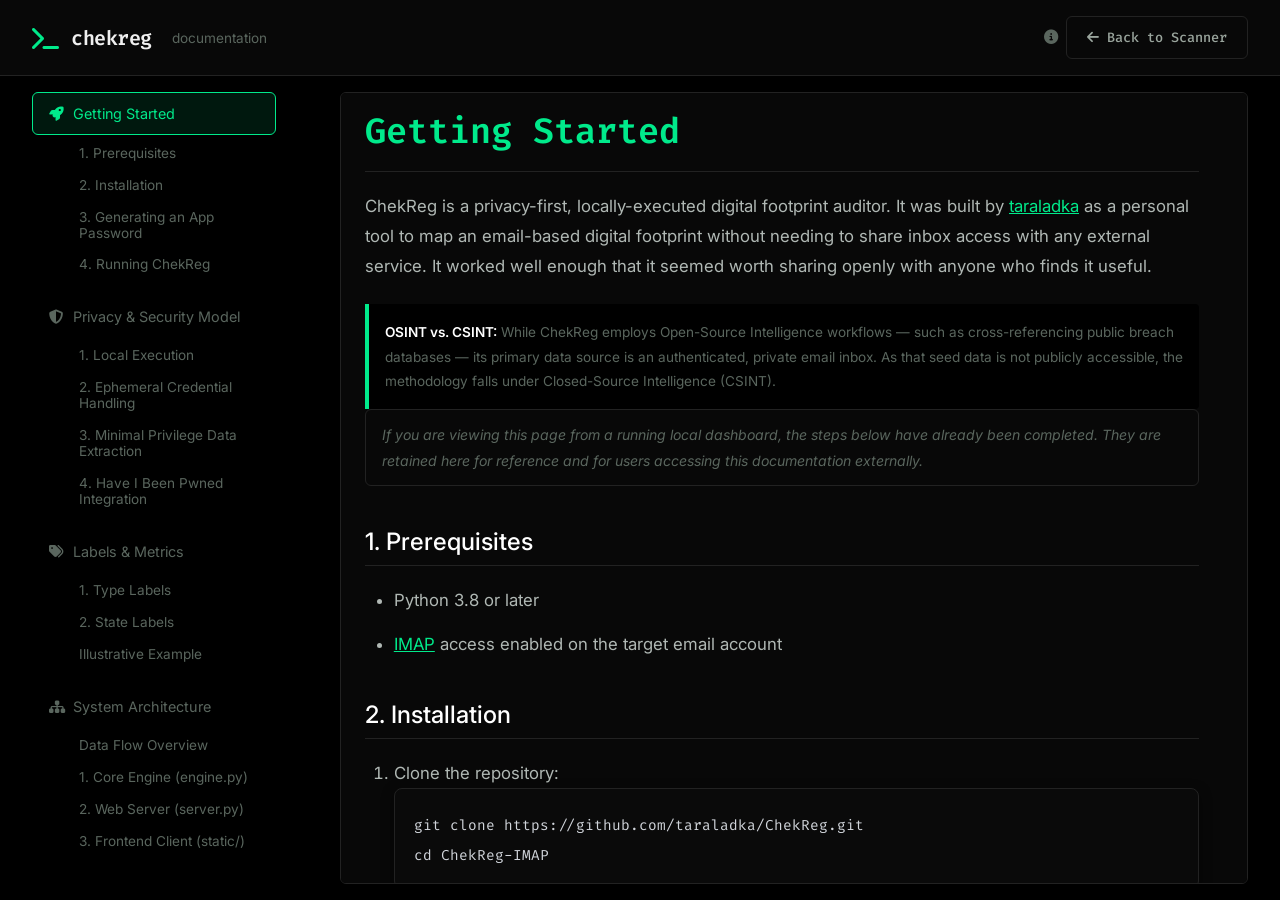
==== static/docs.html @ 52684dcf "Initial commit: ChekReg Zero-Trust Digital Footprint Mapper" ====
<!DOCTYPE html>
<html lang="en">
<head>
    <meta charset="UTF-8">
    <meta name="viewport" content="width=device-width, initial-scale=1.0">
    <title>ChekReg — Official Documentation</title>
    <meta name="description" content="Documentation for the ChekReg Zero-Trust footprint mapper.">
    <link rel="stylesheet" href="style.css">
    <link href="https://fonts.googleapis.com/css2?family=Fira+Code:wght@400;500;600&family=Inter:wght@400;500;600&display=swap" rel="stylesheet">
    <link href="https://cdnjs.cloudflare.com/ajax/libs/font-awesome/6.5.0/css/all.min.css" rel="stylesheet">
    <style>
        .docs-container {
            max-width: 1400px;
            width: 100%;
            height: 100%;
            margin: 0 auto;
            display: flex;
            gap: 3rem;
            align-items: stretch;
            overflow: hidden;
        }
        
        .docs-sidebar {
            flex: 0 0 260px;
            height: 100%;
            overflow-y: auto;
            display: flex;
            flex-direction: column;
            gap: 0.5rem;
            padding-right: 1rem;
            scrollbar-width: none; /* Firefox */
            -ms-overflow-style: none;  /* Internet Explorer 10+ */
        }
        
        .docs-sidebar::-webkit-scrollbar { display: none; /* Safari and Chrome */ }
        
        .docs-nav-link {
            padding: 0.75rem 1rem;
            color: var(--text-muted);
            text-decoration: none;
            border-radius: 6px;
            font-size: 0.9rem;
            transition: all 0.2s;
            border: 1px solid transparent;
        }
        
        .docs-nav-link:hover {
            background: var(--bg-elevated);
            color: var(--text);
            border-color: var(--border-light);
        }
        
        .docs-nav-link.active {
            background: var(--green-soft);
            color: var(--green);
            border-color: var(--green);
        }
        
        .docs-content {
            flex: 1;
            height: 100%;
            overflow-y: auto;
            padding: 0 3rem 6rem 1.5rem; /* Extra padding for breathing room */
            font-size: 1.05rem; /* Increased base font size */
            line-height: 1.8; /* Looser line height for readability */
            color: #b0b8b4; /* Slightly brighter, softer gray */
            scrollbar-width: none; /* Firefox */
            -ms-overflow-style: none;  /* Internet Explorer 10+ */
        }
        
        .docs-content::-webkit-scrollbar { display: none; /* Safari and Chrome */ }
        
        .docs-content h1, .docs-content h2, .docs-content h3 {
            color: var(--text);
            margin-top: 2.5rem;
            margin-bottom: 1.2rem;
            line-height: 1.3;
        }
        
        .docs-content h1 {
            color: var(--green);
            font-family: var(--font-mono);
            font-size: 2.2rem; /* Larger section titles */
            margin-top: 1rem;
            border-bottom: 1px solid var(--border-light);
            padding-bottom: 1rem;
            font-weight: 600;
        }

        .docs-content h2 {
            font-size: 1.5rem; /* Larger sub-headings */
            border-bottom: 1px solid var(--border-light);
            padding-bottom: 0.5rem;
            font-weight: 500;
            color: #ffffff;
        }

        .docs-content p {
            margin-bottom: 1.4rem;
        }

        .docs-content ul, .docs-content ol {
            margin-bottom: 1.4rem;
            padding-left: 1.8rem;
        }

        .docs-content li {
            margin-bottom: 0.8rem;
        }

        .docs-content code {
            background: #151515;
            padding: 0.2rem 0.4rem;
            border-radius: 4px;
            font-family: var(--font-mono);
            font-size: 0.9rem;
            border: 1px solid #222;
            color: var(--green); /* Green highlight for inline code */
        }

        .docs-content pre {
            background: #0a0a0a;
            padding: 1.2rem;
            border-radius: 8px;
            overflow-x: auto;
            border: 1px solid var(--border-light);
            margin-bottom: 1.8rem;
            box-shadow: 0 4px 12px rgba(0,0,0,0.5); /* Depth for code blocks */
        }
        
        .docs-content pre code {
            border: none;
            padding: 0;
            color: #d1d5db; /* Neutral text for block code */
            background: transparent;
            line-height: 1.6;
        }

        .docs-content strong {
            color: #ffffff;
            font-weight: 600;
        }

        .docs-section {
            margin-bottom: 4rem;
            animation: fadeIn 0.3s ease-in-out;
        }
        
        .sidebar-group {
            display: flex;
            flex-direction: column;
            gap: 0.2rem;
            margin-bottom: 0.5rem;
        }

        .docs-nav-sublink {
            padding: 0.4rem 1rem 0.4rem 1.8rem;
            color: var(--text-muted);
            text-decoration: none;
            border-radius: 6px;
            font-size: 0.85rem;
            transition: all 0.2s;
            display: block;
            border-left: 2px solid transparent;
            margin-left: 1rem;
        }
        
        .docs-nav-sublink:hover {
            color: var(--text);
            border-left-color: var(--border-light);
            background: var(--bg-elevated);
        }
        
        .docs-nav-sublink.active {
            color: var(--green);
            border-left-color: var(--green);
            font-weight: 500;
            background: rgba(0, 255, 170, 0.05);
        }

        @keyframes fadeIn {
            from { opacity: 0; transform: translateY(5px); }
            to { opacity: 1; transform: translateY(0); }
        }
    </style>
</head>
<body>

<div class="app-wrapper">

    <!-- ── TOP NAVIGATION ── -->
    <header class="navbar">
        <div class="brand">
            <i class="fa-solid fa-terminal brand-icon"></i>
            <h1>chekreg</h1>
            <span>documentation</span>
        </div>
        <div id="nav-actions" style="display: flex; gap: 1rem; align-items: center;">
            <div style="display:flex; align-items:center; gap: 0.5rem; overflow: visible;">
                <div class="tooltip-container tooltip-down">
                    <i class="fa-solid fa-circle-info" style="color:var(--text-muted); cursor:help; font-size: 0.9rem;"></i>
                    <div class="tooltip-content" style="right:0; width:250px; font-weight:normal; text-transform:none; text-align:left;">
                        <strong style="color:var(--green);">Return to Scanner</strong>
                        <div style="margin-top: 0.5rem;">This will lead you to the input box and clear all session cache from the browser. If you want to return to the dashboard later, use the browser's Back/Forward navigation buttons instead (Which will also be eventually cleared when you stop your terminal CLI and use CTRL+C).</div>
                    </div>
                </div>
                <button onclick="sessionStorage.removeItem('chekreg_dashboard'); window.location.href='/';" class="btn btn-secondary">
                    <i class="fa-solid fa-arrow-left"></i> Back to Scanner
                </button>
            </div>
        </div>
    </header>

    <main class="main-content">
        <div class="docs-container">
            
            <!-- Sidebar Navigation -->
            <aside class="docs-sidebar" id="dynamic-sidebar">
                <!-- Dynamically populated via JavaScript -->
            </aside>

            <!-- Main Documentation Area -->
            <div class="docs-content panel">
                
                <!-- SECTION: GETTING STARTED -->
                <div id="getting-started" class="docs-section active">
                    <h1>Getting Started</h1>
                    <p>ChekReg is a privacy-first, locally-executed digital footprint auditor. It was built by <a href="https://github.com/taraladka" target="_blank" style="color:var(--green); text-decoration:underline;">taraladka</a> as a personal tool to map an email-based digital footprint without needing to share inbox access with any external service. It worked well enough that it seemed worth sharing openly with anyone who finds it useful.</p>
                    <blockquote style="border-left: 4px solid var(--green); padding-left: 1rem; margin-left: 0; color: var(--text-muted); font-size: 0.85rem; background: var(--bg); padding: 1rem; border-radius: 0 4px 4px 0;">
                        <strong>OSINT vs. CSINT:</strong> While ChekReg employs Open-Source Intelligence workflows — such as cross-referencing public breach databases — its primary data source is an authenticated, private email inbox. As that seed data is not publicly accessible, the methodology falls under Closed-Source Intelligence (CSINT).
                    </blockquote>

                    <p style="color:var(--text-muted); font-size: 0.88rem; font-style: italic; border: 1px solid var(--border-light); padding: 0.75rem 1rem; border-radius: 6px; margin-bottom: 1.5rem;">If you are viewing this page from a running local dashboard, the steps below have already been completed. They are retained here for reference and for users accessing this documentation externally.</p>

                    <h2>1. Prerequisites</h2>
                    <ul>
                        <li>Python 3.8 or later</li>
                        <li><a href="https://datatracker.ietf.org/doc/html/rfc3501" target="_blank" style="color:var(--green); text-decoration:underline;" title="RFC 3501: Internet Message Access Protocol">IMAP</a> access enabled on the target email account</li>
                    </ul>

                    <h2>2. Installation</h2>
                    <ol>
                        <li>Clone the repository:
<pre><code>git clone https://github.com/taraladka/ChekReg.git
cd ChekReg-IMAP</code></pre>
                        </li>
                        <li>Create and activate a virtual environment:
<pre><code># Windows
python -m venv venv
venv\Scripts\activate

# macOS / Linux
python3 -m venv venv
source venv/bin/activate</code></pre>
                        </li>
                        <li>Install dependencies:
<pre><code>pip install --upgrade tldextract colorama flask duckduckgo-search requests</code></pre>
                        </li>
                    </ol>

                    <h2 id="app-passwords">3. Generating an App Password</h2>
                    <p>Modern email providers block third-party clients from authenticating with a primary account password. ChekReg requires an application-specific password, which grants scoped IMAP access without exposing your primary credentials.</p>

                    <h3>Gmail</h3>
                    <ol>
                        <li>Navigate to your <a href="https://myaccount.google.com/security" target="_blank" style="color:var(--green); text-decoration:underline;">Google Account Security</a> page.</li>
                        <li>Confirm that <strong>2-Step Verification</strong> is active.</li>
                        <li>Search for <strong>"App passwords"</strong> using the account search bar.</li>
                        <li>Generate a new password and label it <em>ChekReg</em>.</li>
                        <li>Google will issue a 16-character token (e.g., <code>abcd efgh ijkl mnop</code>). Store it securely before closing the dialog.</li>
                    </ol>

                    <h3>Microsoft Outlook / Hotmail</h3>
                    <ol>
                        <li>Navigate to <a href="https://account.live.com/proofs/manage/additional" target="_blank" style="color:var(--green); text-decoration:underline;">Microsoft Account Advanced Security Options</a>.</li>
                        <li>Ensure <strong>Two-step verification</strong> is enabled.</li>
                        <li>Under "App passwords", select <strong>Create a new app password</strong>.</li>
                        <li>Copy the generated token and store it securely.</li>
                    </ol>

                    <h3>Yahoo Mail &amp; AOL</h3>
                    <ol>
                        <li>Navigate to the <a href="https://login.yahoo.com/account/security" target="_blank" style="color:var(--green); text-decoration:underline;">Yahoo Account Security</a> page.</li>
                        <li>Verify that <strong>2-Step Verification</strong> is enabled under "How you sign in".</li>
                        <li>Select <strong>Generate and manage app passwords</strong>.</li>
                        <li>Enter <em>ChekReg</em> as the application name and generate the password.</li>
                        <li>Copy the 16-character token (spaces omitted) into ChekReg when prompted.</li>
                    </ol>

                    <h3>Apple iCloud Mail</h3>
                    <ol>
                        <li>Sign in to your <a href="https://appleid.apple.com/account/manage" target="_blank" style="color:var(--green); text-decoration:underline;">Apple ID account</a>.</li>
                        <li>Under <strong>Sign-In and Security</strong>, select <strong>App-Specific Passwords</strong>.</li>
                        <li>Click the <code>+</code> button to generate a new password.</li>
                        <li>Label it <em>ChekReg</em> and confirm with your Apple ID credentials if prompted.</li>
                        <li>Copy the generated 16-character string before dismissing the dialog.</li>
                    </ol>

                    <h3>Custom or Private IMAP Providers</h3>
                    <p>If you operate a self-hosted or corporate IMAP server, app passwords may not be required depending on server configuration. Use your standard credentials, or contact your system administrator if authentication fails.</p>

                    <h2>4. Running ChekReg</h2>
                    <p>Launch the engine from the project root:</p>
                    <pre><code>python chekreg.py</code></pre>
                    <p>The CLI will guide you through the following steps:</p>
                    <ol>
                        <li><strong>Interface selection:</strong> Enter <code>2</code> to launch the local Flask web interface on <code>localhost:5000</code>, or <code>1</code> for terminal output.</li>
                        <li><strong>Authentication:</strong> Provide the target email address and the generated App Password.</li>
                        <li><strong>IMAP endpoint:</strong> Select your email provider from the list.</li>
                    </ol>
                    <p>The scan executes entirely on your local machine. Credentials are stored in volatile memory and are irrecoverably destroyed upon process termination.</p>
                </div>

                <!-- SECTION: PRIVACY & SECURITY -->
                <div id="privacy-security" class="docs-section">
                    <h1>Privacy &amp; Security Model</h1>
                    <p>Many tools that help you manage your digital footprint require connecting your inbox to an external service via OAuth. That is a perfectly reasonable approach for many people, and those services offer real value. ChekReg simply takes a different path — one that keeps everything local. No data leaves your machine during a scan.</p>
                    <p>ChekReg operates under a <strong>Zero-Trust, Local-First architecture</strong>. Your credentials and email metadata stay entirely on your own hardware.</p>

                    <h2>1. Local Execution</h2>
                    <p>ChekReg runs as a Python process on your own hardware. There are no intermediary servers.</p>
                    <ul>
                        <li><strong>No External Routing:</strong> Email data is never transmitted to or processed by any server other than your provider's IMAP endpoint.</li>
                        <li><strong>No Telemetry:</strong> The engine collects no usage data, crash reports, or analytics of any kind.</li>
                        <li><strong>Direct IMAP Connection:</strong> Authentication is performed directly from your machine to your provider's IMAP server over an encrypted <code>SSL/TLS</code> tunnel on port 993.</li>
                    </ul>

                    <h2>2. Ephemeral Credential Handling</h2>
                    <p>ChekReg is designed to hold credentials for the minimum duration necessary to complete a scan.</p>
                    <ul>
                        <li><strong>Volatile Storage:</strong> The App Password is held exclusively in process RAM. It is never written to disk, a configuration file, a database, or any persistent cache.</li>
                        <li><strong>Process Termination:</strong> Issuing <code>Ctrl+C</code> or closing the terminal window immediately destroys the process and all in-memory credentials. Additionally, the <em>New Scan</em> button in the web interface and the <em>Back to Scanner</em> button on this page both execute an explicit browser cache flush, clearing all <code>sessionStorage</code> data before returning to the input screen. No residual scan data is retained in the browser.</li>
                    </ul>

                    <h2>3. Minimal Privilege Data Extraction</h2>
                    <p>ChekReg requests only the subset of mailbox data required for its analysis.</p>
                    <ul>
                        <li><strong>Header-Only:</strong> The engine issues <code>RFC822.HEADER</code> fetch commands. Email bodies and attachments are never requested or read. Only the <code>From:</code>, <code>List-Unsubscribe:</code>, and <code>Date:</code> fields are parsed.</li>
                        <li><strong>Read-Only Mode:</strong> The IMAP session is opened with <code>readonly=True</code>. The engine is structurally incapable of modifying, flagging, or deleting any message.</li>
                    </ul>

                    <h2 id="hibp">4. Have I Been Pwned Integration</h2>
                    <p>Breach checking is entirely opt-in. If enabled, the engine makes outbound HTTPS requests to the <a href="https://haveibeenpwned.com" target="_blank" style="color:var(--green); text-decoration:underline;">haveibeenpwned.com</a> API.</p>
                    <ul>
                        <li>Only the domain names extracted from your footprint are transmitted — never your email address or any message content.</li>
                        <li>If checking email-level breach exposure, the request is made to the official HIBP <code>/breachedaccount</code> endpoint over HTTPS.</li>
                        <li>Disabling the HIBP toggle results in a fully offline scan, resolved exclusively against the local <code>data/sites.json</code> database.</li>
                    </ul>
                </div>

                <!-- SECTION: UNDERSTANDING LABELS -->
                <div id="understanding-labels" class="docs-section">
                    <h1>Labels &amp; Metrics</h1>
                    <p>ChekReg assigns each discovered service a set of descriptive labels based on what was found in the mailbox. Because labels represent independent properties, <strong>a single service can carry multiple labels simultaneously</strong>. As a result, the sidebar counts reflect overlapping sets and will not sum to the total service count.</p>

                    <h2>1. Type Labels</h2>
                    <p>Each service receives exactly one type label, determined by the links present in its associated emails:</p>
                    <ul>
                        <li><strong><span style="color:var(--text);">General Account</span></strong> — A direct deletion URL is available in the <code>sites.json</code> database, but no <code>List-Unsubscribe</code> header was detected.</li>
                        <li><strong><span style="color:var(--text);">Newsletter</span></strong> — A <code>List-Unsubscribe</code> link was found, but no deletion URL is recorded in the database.</li>
                        <li><strong><span style="color:var(--green);">Hybrid</span></strong> — Both an unsubscribe mechanism and a direct deletion URL are available. This is the most actionable classification.</li>
                        <li><strong><span style="color:var(--text-muted);">Other</span></strong> — Neither a deletion URL nor an unsubscribe link could be determined.</li>
                    </ul>

                    <h2>2. State Labels</h2>
                    <p>State labels are applied independently of type and may co-exist with any combination of other labels:</p>
                    <ul>
                        <li><strong><span style="color:var(--warning);">Ghost</span></strong> — No email activity has been detected from this service in the past six months. Dormant accounts represent an elevated risk of unauthorised access.</li>
                        <li><strong><span style="color:var(--danger);">Compromised</span></strong> — The service domain appears in a known public data breach, as reported by Have I Been Pwned.</li>
                        <li><strong><span style="color:var(--text);">Spam &amp; Clutter</span></strong> — A notably high volume of emails has been received from this sender. This could be newsletters, promotions, or automated alerts — worth reviewing if your inbox feels noisy.</li>
                    </ul>

                    <h2>Illustrative Example</h2>
                    <p>Consider a news digest service you subscribed to several years ago. If that service has experienced a data breach, and no email has been received from them in over six months, it would simultaneously carry the <strong>Newsletter</strong>, <strong>Ghost</strong>, and <strong>Compromised</strong> labels — three independent properties applied to a single entity.</p>
                </div>

                <!-- SECTION: ARCHITECTURE -->
                <div id="architecture" class="docs-section">
                    <h1>System Architecture</h1>
                    <p>ChekReg is structured as a three-layer system: a core analysis engine, a lightweight local web server, and a dependency-free frontend client. All processing occurs on the user's machine.</p>

                    <h2>Data Flow Overview</h2>
                    <ol>
                        <li><strong>IMAP Connection:</strong> Establishes an authenticated, read-only <code>IMAP4_SSL</code> session directly with the provider's mail server.</li>
                        <li><strong>Header Extraction:</strong> Fetches <code>RFC822.HEADER</code> payloads exclusively; email bodies are never requested.</li>
                        <li><strong>Domain Resolution:</strong> Parses sender domains using TLD extraction and cross-references them against <code>data/sites.json</code>.</li>
                        <li><strong>Heuristic Scoring:</strong> Evaluates per-service metadata — last activity date, breach status, volume — to compute a safety profile.</li>
                        <li><strong>Result Streaming:</strong> Serialises the resolved footprint as a JSON payload and streams it to the frontend over a local WebSocket connection.</li>
                    </ol>

                    <h2>1. Core Engine (<code>engine.py</code>)</h2>
                    <p>The <code>FootprintEngine</code> class in <code>engine.py</code> orchestrates all analysis phases.</p>
                    
                    <h3>Phase 1 — Authentication</h3>
                    <p>Binds to the provider's IMAP server on port 993 via <code>IMAP4_SSL</code>. Standard password authentication is rejected by most modern providers; an App Password is therefore required for all supported platforms.</p>
                    
                    <h3>Phase 2 — Metadata Extraction</h3>
                    <p>To minimise both latency and data exposure, only email headers are fetched. The engine parses three specific fields:</p>
                    <ul>
                        <li><code>From</code> — Identifies the originating service domain.</li>
                        <li><code>List-Unsubscribe</code> — Captures opt-out mechanisms for newsletter classification.</li>
                        <li><code>Date</code> — Provides the timestamp required for ghost account detection.</li>
                    </ul>

                    <h3>Phase 3 — Database Resolution</h3>
                    <p>Each extracted domain is looked up against <code>data/sites.json</code>, which maps domains to human-readable service names, categories, and direct account deletion endpoints (<code>delete_url</code>).</p>

                    <h2>2. Web Server (<code>server.py</code>)</h2>
                    <p>An ephemeral <a href="https://flask.palletsprojects.com/" target="_blank" style="color:var(--green); text-decoration:underline;">Flask</a> instance serves the frontend on <code>localhost:5000</code>. The server is strictly local and has no external network exposure.</p>
                    <p>Live scan progress is delivered via <code>flask_sock</code> WebSockets. Two frame types are emitted during a scan:</p>
                    <ul>
                        <li><code>status</code> — Incremental progress updates: <code>{"type": "status", "current": 200, "total": 5000}</code></li>
                        <li><code>complete</code> — The fully resolved footprint payload, consumed by the frontend for rendering.</li>
                    </ul>

                    <h2>3. Frontend Client (<code>static/</code>)</h2>
                    <p>The interface is implemented in plain HTML, CSS, and JavaScript with no runtime dependencies or build steps.</p>
                    <ul>
                        <li><strong>Auditable by Design:</strong> The absence of third-party frameworks means any user can inspect the full client source in a text editor. There are no minified bundles or opaque dependencies.</li>
                        <li><strong>Dynamic Rendering:</strong> <code>script.js</code> consumes the boolean flags in the backend payload to render and filter service cards client-side without additional server round-trips.</li>
                    </ul>
                </div>

                <!-- SECTION: CONTRIBUTING -->
                <div id="contributing" class="docs-section">
                    <h1>Contributing</h1>
                    <p>At this stage, the only area open for external contributions is the service database — <code>data/sites.json</code>. The codebase itself is not open to pull requests at the moment, and that may change in the future.</p>
                    <p>The database is still quite small. If you come across a service that ChekReg doesn't recognise, adding it is genuinely useful and straightforward — no code required.</p>

                    <h2>Expanding the Database (<code>sites.json</code>)</h2>
                    <p>Each entry in <code>data/sites.json</code> maps a root domain to a human-readable name, a category, and a direct account deletion or Data Subject Access Request (DSAR) URL.</p>

                    <h3>Entry Format</h3>
<pre><code>{
    "canva.com": {
        "name": "Canva",
        "category": "design",
        "delete_url": "https://www.canva.com/settings/your-account"
    }
}</code></pre>

                    <h3>How to Add a Service</h3>
                    <ol>
                        <li>Identify the root domain the service uses as its sender address (e.g., <code>marketing.uber.com</code> resolves to <code>uber.com</code> via the TLD extractor).</li>
                        <li>Find the official page where an account holder can submit a deletion request or DSAR. Prefer first-party settings pages.</li>
                        <li>Add the entry in alphabetical order within the JSON object.</li>
                        <li>Submit a Pull Request against the main branch with a brief note on what was added.</li>
                    </ol>

                    <h2>The Auto-Resolver Engine</h2>
                    <p>ChekReg includes an integrated 4-stage pipeline to automatically discover account deletion endpoints for services not yet cataloged in <code>sites.json</code>. You can trigger this engine directly from the Web Dashboard (via the <strong>Auto-Resolve</strong> button) or from the CLI Developer Tools menu.</p>

                    <h3>How it Works</h3>
                    <ul style="margin-bottom: 1.5rem;">
                        <li><strong>Stage 1: JustDeleteMe Database</strong> — A fast, offline cross-reference against the open-source JustDeleteMe dataset.</li>
                        <li><strong>Stage 2: DNS Validation</strong> — Verifies domain resolution to quickly discard offline, parked, or dead domains to save processing time.</li>
                        <li><strong>Stage 3: Well-known Path Probing</strong> — Issues fast <code>HEAD</code> requests to common URL patterns (e.g., <code>/settings/account</code>, <code>/account/delete</code>, <code>/unsubscribe</code>).</li>
                        <li><strong>Stage 4: Search Engine Fallback</strong> — Utilizes DuckDuckGo to query for account management pages. It employs strict path-filtering heuristics to ensure the grabbed link is an actionable settings or deletion page rather than a generic privacy policy.</li>
                    </ul>

                    <blockquote style="border-left: 4px solid var(--warning); padding-left: 1rem; margin-left: 0; color: var(--text-muted); font-size: 0.85rem; background: var(--bg); padding: 1rem; border-radius: 0 4px 4px 0;">
                        <strong>Resolver Accuracy (~85%):</strong> The Auto-Resolver is highly effective but not perfect. Accuracy hovers around 85%. Search engine fallbacks can occasionally pull outdated URLs, and advanced anti-bot protections on some websites might block the path-probing stage. <strong>We highly encourage developers to manually verify the resolved links and submit a PR to improve the shared database!</strong>
                    </blockquote>
                    
                    <h2 style="color: var(--green);">We Need Your Contributions</h2>
                    <p>The core of ChekReg's capability relies on the community-driven <code>data/sites.json</code> database. The internet is vast, and many obscure regional or niche services are still missing.</p>
                    <p>If the Auto-Resolver successfully finds links for your missing accounts, please consider contributing them back! Every new verified link helps hundreds of other users cleanly erase their footprint.</p>
                    
                    <h3>How to Contribute</h3>
                    <ol>
                        <li>Run the Auto-Resolver from the Web UI or CLI.</li>
                        <li>Verify the newly appended links in your <code>data/sites.json</code> file.</li>
                        <li>Fork the repository and submit a Pull Request against the main branch. No code changes required—just the raw JSON updates!</li>
                    </ol>

                    <h3>CLI Arguments & Flags</h3>
                    <p>You can bypass the interactive menu by launching ChekReg using the following flags:</p>
                    <ul style="margin-top: 0.5rem; display: flex; flex-direction: column; gap: 0.5rem;">
                        <li><code>python chekreg.py</code> - Starts the interactive selector menu.</li>
                        <li><code>python chekreg.py --web</code> - Immediately launches the Web Dashboard.</li>
                        <li><code>python chekreg.py --cli</code> - Immediately launches the Terminal Footprint Mapper.</li>
                        <li><code>python chekreg.py --help</code> - Shows the help output and CLI information.</li>
                    </ul>
                </div>
                
            </div>
        </div>
    </main>
</div>

<script>
document.addEventListener("DOMContentLoaded", () => {
    const sidebar = document.getElementById('dynamic-sidebar');
    const content = document.querySelector('.docs-content');
    
    // Find all H1 and H2 headers in the content
    const headers = content.querySelectorAll('h1, h2');
    
    let currentH1Group = null;
    
    headers.forEach(header => {
        // Ensure header has an ID for anchoring
        if (!header.id) {
            header.id = header.innerText.toLowerCase().replace(/[^a-z0-9]+/g, '-');
        }
        
        if (header.tagName === 'H1') {
            const link = document.createElement('a');
            link.href = '#' + header.id;
            link.className = 'docs-nav-link';
            link.dataset.target = header.id;
            
            // Assign icon based on text
            let iconClass = 'fa-solid fa-folder';
            const txt = header.innerText.toLowerCase();
            if (txt.includes('getting started')) iconClass = 'fa-solid fa-rocket';
            else if (txt.includes('privacy')) iconClass = 'fa-solid fa-shield-halved';
            else if (txt.includes('labels')) iconClass = 'fa-solid fa-tags';
            else if (txt.includes('architecture')) iconClass = 'fa-solid fa-sitemap';
            else if (txt.includes('contributing')) iconClass = 'fa-solid fa-code-pull-request';
            
            link.innerHTML = `<i class="${iconClass}" style="width: 20px;"></i> ${header.innerText}`;
            
            const group = document.createElement('div');
            group.className = 'sidebar-group';
            group.appendChild(link);
            sidebar.appendChild(group);
            
            currentH1Group = group;
        } else if (header.tagName === 'H2' && currentH1Group) {
            const link = document.createElement('a');
            link.href = '#' + header.id;
            link.className = 'docs-nav-sublink';
            link.dataset.target = header.id;
            link.innerText = header.innerText;
            currentH1Group.appendChild(link);
        }
    });

    const allLinks = document.querySelectorAll('.docs-sidebar a');
    
    // Scroll Spy using IntersectionObserver
    const observerOptions = {
        root: content,
        rootMargin: '0px 0px -75% 0px', // Trigger when header is in the top 25% of the viewport
        threshold: 0
    };
    
    let activeId = '';
    
    const observer = new IntersectionObserver((entries) => {
        // We only care about intersecting headers, pick the last one (furthest down but visible)
        let found = false;
        entries.forEach(entry => {
            if (entry.isIntersecting) {
                activeId = entry.target.id;
                found = true;
            }
        });
        
        if (found && activeId) {
            allLinks.forEach(l => {
                l.classList.remove('active');
                if (l.dataset.target === activeId) {
                    l.classList.add('active');
                    // Highlight parent H1 if we are an H2
                    if (l.classList.contains('docs-nav-sublink')) {
                        const parentH1 = l.parentElement.querySelector('.docs-nav-link');
                        if (parentH1) parentH1.classList.add('active');
                    }
                }
            });
        }
    }, observerOptions);
    
    headers.forEach(h => observer.observe(h));
    
    // Smooth scroll interception
    sidebar.addEventListener('click', (e) => {
        const link = e.target.closest('a');
        if (link) {
            e.preventDefault();
            const targetId = link.getAttribute('href').substring(1);
            const targetEl = document.getElementById(targetId);
            if (targetEl) {
                content.scrollTo({
                    top: targetEl.offsetTop - 20,
                    behavior: 'smooth'
                });
                history.pushState(null, null, '#' + targetId);
            }
        }
    });
    
    // Handle initial hash load correctly
    if (window.location.hash) {
        const tId = window.location.hash.substring(1);
        const tEl = document.getElementById(tId);
        if (tEl) {
            setTimeout(() => {
                content.scrollTo({ top: tEl.offsetTop - 20, behavior: 'smooth' });
            }, 100);
        }
    }
});
</script>

</body>
</html>
---- static/style.css ----
:root {
    --bg: #000000;
    --bg-panel: #080808;
    --bg-elevated: #111111;
    --bg-input: #050505;
    --border: #1f2922;
    --border-hover: #2d4438;
    --border-light: #222222;
    --green: #00ea8b;
    --green-dim: #00a35f;
    --green-soft: rgba(0, 234, 139, 0.1);
    --green-glow: rgba(0, 234, 139, 0.15);
    --text: #f0f0f0;
    --text-secondary: #9aa59d;
    --text-muted: #5a665e;
    --danger: #ff4d4f;
    --danger-soft: rgba(255, 77, 79, 0.1);
    --danger-border: rgba(255, 77, 79, 0.2);
    --warning: #faad14;
    --warning-soft: rgba(250, 173, 20, 0.1);
    --radius: 6px;
    --font-sans: 'Inter', -apple-system, BlinkMacSystemFont, sans-serif;
    --font-mono: 'JetBrains Mono', 'Fira Code', 'Courier New', monospace;
}

*, *::before, *::after {
    box-sizing: border-box;
    margin: 0;
    padding: 0;
}

body {
    font-family: var(--font-sans);
    background: var(--bg);
    color: var(--text);
    height: 100vh;
    -webkit-font-smoothing: antialiased;
    -moz-osx-font-smoothing: grayscale;
    overflow: hidden;
}

.hidden { display: none !important; }

/* ─── Layout ─── */
.app-wrapper {
    display: flex;
    flex-direction: column;
    height: 100vh;
    width: 100%;
    overflow: hidden;
}

header.navbar {
    border-bottom: 1px solid var(--border-light);
    padding: 1rem 2rem;
    display: flex;
    align-items: center;
    justify-content: space-between;
    background: var(--bg-panel);
}

.brand {
    display: flex;
    align-items: center;
    gap: 0.75rem;
}

.brand-icon {
    color: var(--green);
    font-size: 1.5rem;
}

.brand h1 {
    font-size: 1.25rem;
    font-weight: 600;
    letter-spacing: -0.5px;
    font-family: var(--font-mono);
}

.brand span {
    color: var(--text-muted);
    font-size: 0.85rem;
    font-family: var(--font-sans);
    margin-left: 0.5rem;
}

.main-content {
    flex: 1;
    padding: 1rem 2rem;
    width: 100%;
    max-width: 1600px;
    margin: 0 auto;
    overflow: hidden;
    display: flex;
    flex-direction: column;
}

/* ─── Panels ─── */
.panel {
    background: var(--bg-panel);
    border: 1px solid var(--border-light);
    border-radius: var(--radius);
    padding: 2rem;
}

/* ─── Setup / Login View ─── */
.setup-container {
    max-width: 600px;
    margin: 1rem auto;
}

.setup-header {
    margin-bottom: 1.5rem;
}

.setup-header h2 {
    font-family: var(--font-mono);
    font-size: 1.5rem;
    font-weight: 500;
    margin-bottom: 0.5rem;
}

.setup-header p {
    color: var(--text-secondary);
    font-size: 0.9rem;
    line-height: 1.5;
}

.form-grid {
    display: grid;
    grid-template-columns: 1fr;
    gap: 1.25rem;
}

.field label {
    display: block;
    font-family: var(--font-mono);
    font-size: 0.75rem;
    color: var(--text-secondary);
    margin-bottom: 0.4rem;
    text-transform: uppercase;
    letter-spacing: 0.5px;
}

.field {
    min-width: 0; /* Prevents grid/flex children from overflowing */
}

.field label i {
    color: var(--green-dim);
    margin-right: 0.3rem;
}

input, select {
    width: 100%;
    max-width: 100%;
    box-sizing: border-box;
    padding: 0.75rem 1rem;
    border-radius: var(--radius);
    background: var(--bg-input);
    border: 1px solid var(--border-light);
    color: var(--text);
    font-size: 0.9rem;
    font-family: var(--font-mono);
    transition: all 0.2s;
    outline: none;
}

input:-webkit-autofill,
input:-webkit-autofill:hover, 
input:-webkit-autofill:focus, 
input:-webkit-autofill:active{
    -webkit-box-shadow: 0 0 0 30px var(--bg-input) inset !important;
    -webkit-text-fill-color: var(--text) !important;
    transition: background-color 5000s ease-in-out 0s;
}

input::placeholder { color: var(--text-muted); }
input:focus, select:focus { 
    border-color: var(--green); 
    box-shadow: 0 0 0 1px var(--green-glow);
}

select {
    appearance: none;
    cursor: pointer;
    background-image: url("data:image/svg+xml,%3Csvg xmlns='http://www.w3.org/2000/svg' width='12' height='12' fill='%239aa59d'%3E%3Cpath d='M6 8.5L1 3.5h10z'/%3E%3C/svg%3E");
    background-repeat: no-repeat;
    background-position: right 1rem center;
}
select option { background: var(--bg); }

.field-group {
    display: flex;
    gap: 1rem;
}

/* ─── Buttons ─── */
.btn {
    display: inline-flex;
    align-items: center;
    justify-content: center;
    gap: 0.5rem;
    padding: 0.75rem 1.25rem;
    border-radius: var(--radius);
    font-family: var(--font-mono);
    font-size: 0.85rem;
    font-weight: 500;
    cursor: pointer;
    border: none;
    transition: all 0.2s;
    text-decoration: none;
}

/* ─── Toggle Switch ─── */
.toggle-switch {
    position: relative;
    display: inline-block;
    width: 36px;
    height: 20px;
}
.toggle-switch input {
    opacity: 0;
    width: 0;
    height: 0;
}
.slider {
    position: absolute;
    cursor: pointer;
    top: 0; left: 0; right: 0; bottom: 0;
    background-color: var(--border-light);
    transition: .3s;
    border-radius: 20px;
}
.slider:before {
    position: absolute;
    content: "";
    height: 14px;
    width: 14px;
    left: 3px;
    bottom: 3px;
    background-color: #fff;
    transition: .3s;
    border-radius: 50%;
}
input:checked + .slider {
    background-color: var(--green);
}
input:checked + .slider:before {
    transform: translateX(16px);
}

.btn-primary {
    background: var(--green);
    color: var(--bg);
    width: 100%;
    margin-top: 1rem;
}
.btn-primary:hover {
    background: #00ff9d;
    box-shadow: 0 0 15px var(--green-glow);
}

.btn-secondary {
    background: transparent;
    border: 1px solid var(--border-light);
    color: var(--text-secondary);
}
.btn-secondary:hover {
    border-color: var(--green-dim);
    color: var(--green);
}

.btn-danger {
    background: var(--danger-soft);
    border: 1px solid var(--danger-border);
    color: var(--danger);
}
.btn-danger:hover {
    background: var(--danger);
    color: #fff;
    border-color: var(--danger);
}

/* ─── Scanning Terminal ─── */
.terminal-box {
    width: 800px;
    max-width: 90vw;
    margin: 4rem auto;
    background: var(--bg-input);
    border: 1px solid var(--border-light);
    border-radius: var(--radius);
    padding: 2rem;
    font-family: var(--font-mono);
}

.term-header {
    display: flex;
    align-items: center;
    gap: 1rem;
    margin-bottom: 2rem;
    color: var(--green);
}

.term-header i { font-size: 1.5rem; }
.term-header h2 { font-size: 1.1rem; font-weight: 400; }

.term-progress {
    margin-bottom: 1.5rem;
}

.progress-bar {
    width: 100%;
    height: 4px;
    background: var(--border-light);
    border-radius: 2px;
    overflow: hidden;
    margin-bottom: 0.75rem;
}

.progress-fill {
    height: 100%;
    background: var(--green);
    transition: width 0.3s ease;
}

.term-status {
    display: flex;
    justify-content: space-between;
    font-size: 0.85rem;
    color: var(--text-secondary);
}

#term-log {
    margin-top: 2rem;
    padding-top: 1.5rem;
    border-top: 1px dotted var(--border-light);
    font-size: 0.8rem;
    color: var(--text-muted);
    height: 300px;
    overflow-y: scroll;
    -ms-overflow-style: none;
    scrollbar-width: none;
}

#term-log::-webkit-scrollbar { 
    display: none; 
}


/* ─── Results Dashboard ─── */
.dashboard-grid {
    display: grid;
    grid-template-columns: 280px 1fr;
    gap: 2rem;
    height: 100%;
    overflow: hidden;
    width: 100%;
}

.sidebar {
    display: flex;
    flex-direction: column;
    gap: 1.5rem;
}

.score-panel {
    text-align: center;
    padding: 2rem 1rem;
}

.score-value {
    font-family: var(--font-mono);
    font-size: 3.5rem;
    font-weight: 300;
    color: var(--green);
    line-height: 1;
    margin-bottom: 0.5rem;
}

.score-label {
    font-size: 0.8rem;
    text-transform: uppercase;
    letter-spacing: 1px;
    color: var(--text-muted);
}

.stats-list {
    display: flex;
    flex-direction: column;
    gap: 0.75rem;
}

.stat-row {
    display: flex;
    justify-content: space-between;
    align-items: center;
    padding: 0.75rem;
    background: var(--bg-elevated);
    border: 1px solid var(--border-light);
    border-radius: var(--radius);
}

.stat-label {
    display: flex;
    align-items: center;
    gap: 0.5rem;
    font-size: 0.85rem;
    color: var(--text-secondary);
}

.stat-label i { color: var(--green-dim); }
.stat-row.danger .stat-label i { color: var(--danger); }
.stat-row.warning .stat-label i { color: var(--warning); }

.stat-val {
    font-family: var(--font-mono);
    font-size: 1rem;
    font-weight: 500;
}

/* ─── Main Content Area ─── */
.content-area {
    display: flex;
    flex-direction: column;
    gap: 1.5rem;
    height: 100%;
    overflow: hidden;
}

.view-tabs {
    display: flex;
    gap: 1rem;
    border-bottom: 1px solid var(--border-light);
}

.tab {
    padding: 0.75rem 0;
    background: transparent;
    border: none;
    color: var(--text-muted);
    font-family: var(--font-mono);
    font-size: 0.85rem;
    cursor: pointer;
    border-bottom: 2px solid transparent;
    margin-bottom: -1px;
}

.tab:hover { color: var(--text-secondary); }
.tab.active {
    color: var(--text);
    border-bottom-color: var(--green);
}

.badge {
    background: var(--bg-elevated);
    padding: 0.15rem 0.4rem;
    border-radius: 4px;
    font-size: 0.7rem;
    margin-left: 0.5rem;
    border: 1px solid var(--border-light);
}

.tab.active .badge {
    background: var(--green-soft);
    color: var(--green);
    border-color: var(--green-glow);
}

.view-pane { 
    display: none; 
    flex: 1;
    overflow-y: auto;
    scrollbar-width: thin;
    scrollbar-color: var(--border-light) transparent;
}
.view-pane.active { 
    display: flex;
    flex-direction: column;
}
.view-pane::-webkit-scrollbar { width: 4px; }
.view-pane::-webkit-scrollbar-thumb { background: var(--border-light); border-radius: 2px; }

/* ─── Filters ─── */
.filter-row {
    display: flex;
    gap: 0.5rem;
    margin-bottom: 1.5rem;
    flex-wrap: wrap;
}

.search-input {
    width: 100%;
    padding: 0.85rem 1rem 0.85rem 2.5rem;
    border-radius: var(--radius);
    background: var(--bg);
    border: 1px solid var(--border-light);
    color: var(--text);
    font-family: var(--font-sans);
    font-size: 0.95rem;
    transition: all 0.2s;
}

.search-input:focus {
    outline: none;
    border-color: var(--green);
    box-shadow: 0 0 0 2px rgba(0, 255, 157, 0.2);
}

.filter-pill {
    padding: 0.5rem 1rem;
    background: transparent;
    border: 1px solid var(--border-light);
    border-radius: 6px;
    color: var(--text-muted);
    font-size: 0.8rem;
    font-family: var(--font-mono);
    cursor: pointer;
    transition: all 0.2s ease;
    white-space: nowrap;
}

.filter-pill:hover {
    border-color: var(--text-secondary);
    color: var(--text-secondary);
}

.filter-pill.active {
    background: var(--bg-elevated);
    border-color: var(--green);
    color: var(--green);
    box-shadow: 0 0 10px rgba(0, 234, 139, 0.15);
}

/* ─── Data Table/List ─── */
.data-grid {
    display: grid;
    grid-template-columns: repeat(auto-fill, minmax(340px, 1fr));
    gap: 1rem;
}

.data-card {
    background: var(--bg-elevated);
    border: 1px solid var(--border-light);
    border-radius: var(--radius);
    padding: 1.25rem;
    display: flex;
    flex-direction: column;
    justify-content: space-between;
    transition: border-color 0.2s;
}

.data-card:hover { border-color: var(--border-hover); }

.card-top {
    display: flex;
    justify-content: space-between;
    align-items: flex-start;
    margin-bottom: 1rem;
}

.org-title h4 {
    font-size: 1rem;
    font-weight: 500;
    margin-bottom: 0.25rem;
}

.org-domain {
    font-family: var(--font-mono);
    font-size: 0.75rem;
    color: var(--text-muted);
}

.tags-area {
    display: flex;
    flex-wrap: wrap;
    gap: 0.4rem;
    margin-bottom: 1rem;
}

.ctag {
    font-size: 0.65rem;
    font-family: var(--font-mono);
    padding: 0.15rem 0.4rem;
    border-radius: 4px;
    border: 1px solid;
    text-transform: uppercase;
}

.ctag.cat { background: var(--bg-input); border-color: var(--border-light); color: var(--text-secondary); }
.ctag.breach { background: var(--danger-soft); border-color: var(--danger-border); color: var(--danger); }
.ctag.ghost { background: var(--warning-soft); border-color: rgba(250, 173, 20, 0.2); color: var(--warning); }

.card-actions {
    display: flex;
    gap: 0.5rem;
    margin-top: auto;
}

.card-actions .btn {
    flex: 1;
    padding: 0.5rem;
    font-size: 0.75rem;
}

/* ─── Modal ─── */
.modal-overlay {
    position: fixed;
    inset: 0;
    background: rgba(0,0,0,0.8);
    display: flex;
    justify-content: center;
    align-items: center;
    z-index: 100;
    backdrop-filter: blur(4px);
}

.modal-content {
    width: 100%;
    max-width: 600px;
    max-height: 85vh;
    overflow-y: auto;
    position: relative;
}

.modal-close {
    position: absolute;
    top: 1.5rem;
    right: 1.5rem;
    background: none;
    border: none;
    color: var(--text-muted);
    font-size: 1.5rem;
    cursor: pointer;
}
.modal-close:hover { color: var(--text); }

.doc-block {
    margin-bottom: 1.5rem;
    padding-bottom: 1.5rem;
    border-bottom: 1px solid var(--border-light);
}
.doc-block:last-child { border: none; margin: 0; padding: 0; }

.doc-block h3 {
    font-family: var(--font-mono);
    font-size: 0.9rem;
    margin-bottom: 0.5rem;
    color: var(--text);
    display: flex;
    align-items: center;
    gap: 0.5rem;
}

.doc-block p {
    font-size: 0.85rem;
    color: var(--text-secondary);
    line-height: 1.6;
}

/* ─── Tooltips ─── */
.tooltip-container {
    position: relative;
    display: inline-flex;
    align-items: center;
}
.tooltip-container:hover .tooltip-content {
    opacity: 1;
    visibility: visible;
    transform: translateX(-50%) translateY(0);
}
.tooltip-content {
    position: absolute;
    bottom: 150%;
    left: 50%;
    transform: translateX(-50%) translateY(10px);
    width: 250px;
    background: var(--bg-elevated);
    border: 1px solid var(--border-light);
    border-radius: var(--radius);
    padding: 1rem;
    color: var(--text-secondary);
    font-size: 0.75rem;
    line-height: 1.5;
    opacity: 0;
    visibility: hidden;
    transition: all 0.2s ease;
    z-index: 100;
    box-shadow: 0 4px 12px rgba(0,0,0,0.5);
    pointer-events: auto; /* Allow clicking inside */
    font-family: var(--font-sans);
    text-transform: none;
    letter-spacing: normal;
}
/* Invisible bridge to maintain hover state when moving mouse to tooltip */
.tooltip-content::before {
    content: '';
    position: absolute;
    top: 100%;
    left: 0;
    right: 0;
    height: 25px;
    background: transparent;
}
.tooltip-content::after {
    content: '';
    position: absolute;
    top: 100%;
    left: 50%;
    transform: translateX(-50%);
    border-width: 6px;
    border-style: solid;
    border-color: var(--bg-elevated) transparent transparent transparent;
}

/* Modifier for downward facing tooltips (e.g. in navbar) */
.tooltip-down .tooltip-content {
    bottom: auto;
    top: 150%;
    transform: translateX(-50%) translateY(-10px);
}
.tooltip-down:hover .tooltip-content {
    transform: translateX(-50%) translateY(0);
}
.tooltip-down .tooltip-content::after {
    top: auto;
    bottom: 100%;
    border-color: transparent transparent var(--bg-elevated) transparent;
}
.tooltip-down .tooltip-content::before {
    top: auto;
    bottom: 100%;
}

/* ─── Empty States ─── */
.empty-state {
    grid-column: 1 / -1;
    text-align: center;
    padding: 4rem 2rem;
    background: var(--bg-elevated);
    border: 1px dashed var(--border-light);
    border-radius: var(--radius);
    color: var(--text-muted);
    font-family: var(--font-mono);
    font-size: 0.85rem;
}

/* ─── Responsive ─── */
@media (max-width: 1024px) {
    .dashboard-grid { grid-template-columns: 1fr; }
    .sidebar { flex-direction: row; flex-wrap: wrap; }
    .score-panel { flex: 1; min-width: 250px; }
    .stats-list { flex: 2; min-width: 300px; display: grid; grid-template-columns: 1fr 1fr; gap: 0.5rem; }
}

@media (max-width: 768px) {
    .data-grid { grid-template-columns: 1fr; }
    .stats-list { grid-template-columns: 1fr; }
    .field-group { flex-direction: column; }
}
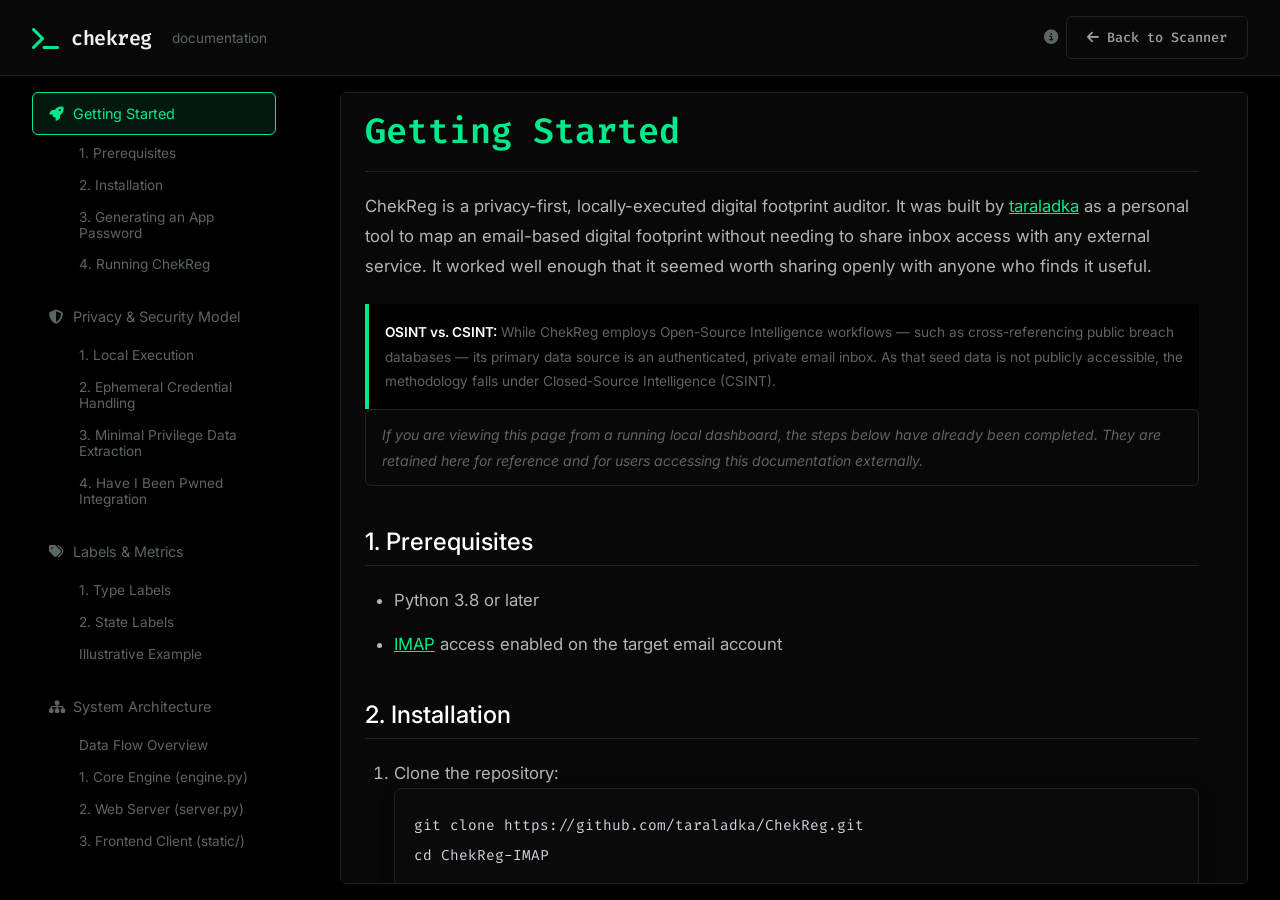
==== commit f974e8e7: "docs: fix scroll margin and add copy code buttons" ====
--- a/static/docs.html
+++ b/static/docs.html
@@ -75,6 +75,7 @@
             margin-top: 2.5rem;
             margin-bottom: 1.2rem;
             line-height: 1.3;
+            scroll-margin-top: 4rem; /* Fixes anchor jumps cutting off headings */
         }
         
         .docs-content h1 {
@@ -139,6 +140,52 @@
         .docs-content strong {
             color: #ffffff;
             font-weight: 600;
+        }
+
+        /* Copy Button Styles */
+        .code-wrapper {
+            position: relative;
+            margin-bottom: 1.8rem;
+        }
+        
+        .code-wrapper pre {
+            margin-bottom: 0; /* Let wrapper handle margin */
+        }
+
+        .copy-btn {
+            position: absolute;
+            top: 0.6rem;
+            right: 0.6rem;
+            background: #1a1a1a;
+            border: 1px solid #333;
+            color: #888;
+            padding: 0.3rem 0.6rem;
+            border-radius: 4px;
+            font-size: 0.75rem;
+            font-family: var(--font-mono);
+            cursor: pointer;
+            transition: all 0.2s;
+            opacity: 0;
+            display: flex;
+            align-items: center;
+            gap: 0.3rem;
+        }
+
+        .code-wrapper:hover .copy-btn {
+            opacity: 1;
+        }
+
+        .copy-btn:hover {
+            background: #2a2a2a;
+            color: #fff;
+            border-color: #555;
+        }
+
+        .copy-btn.copied {
+            background: var(--green-soft);
+            color: var(--green);
+            border-color: var(--green);
+            opacity: 1;
         }
 
         .docs-section {
@@ -575,6 +622,33 @@
     
     headers.forEach(h => observer.observe(h));
     
+    // Add Copy buttons to all pre blocks
+    document.querySelectorAll('.docs-content pre').forEach(pre => {
+        // Wrap pre in a relative container
+        const wrapper = document.createElement('div');
+        wrapper.className = 'code-wrapper';
+        pre.parentNode.insertBefore(wrapper, pre);
+        wrapper.appendChild(pre);
+
+        // Create button
+        const btn = document.createElement('button');
+        btn.className = 'copy-btn';
+        btn.innerHTML = '<i class="fa-regular fa-copy"></i> Copy';
+        wrapper.appendChild(btn);
+
+        btn.addEventListener('click', () => {
+            const codeText = pre.innerText.trim();
+            navigator.clipboard.writeText(codeText).then(() => {
+                btn.classList.add('copied');
+                btn.innerHTML = '<i class="fa-solid fa-check"></i> Copied';
+                setTimeout(() => {
+                    btn.classList.remove('copied');
+                    btn.innerHTML = '<i class="fa-regular fa-copy"></i> Copy';
+                }, 2000);
+            });
+        });
+    });
+
     // Smooth scroll interception
     sidebar.addEventListener('click', (e) => {
         const link = e.target.closest('a');
@@ -583,10 +657,7 @@
             const targetId = link.getAttribute('href').substring(1);
             const targetEl = document.getElementById(targetId);
             if (targetEl) {
-                content.scrollTo({
-                    top: targetEl.offsetTop - 20,
-                    behavior: 'smooth'
-                });
+                targetEl.scrollIntoView({ behavior: 'smooth' });
                 history.pushState(null, null, '#' + targetId);
             }
         }
@@ -598,7 +669,7 @@
         const tEl = document.getElementById(tId);
         if (tEl) {
             setTimeout(() => {
-                content.scrollTo({ top: tEl.offsetTop - 20, behavior: 'smooth' });
+                tEl.scrollIntoView({ behavior: 'smooth' });
             }, 100);
         }
     }
